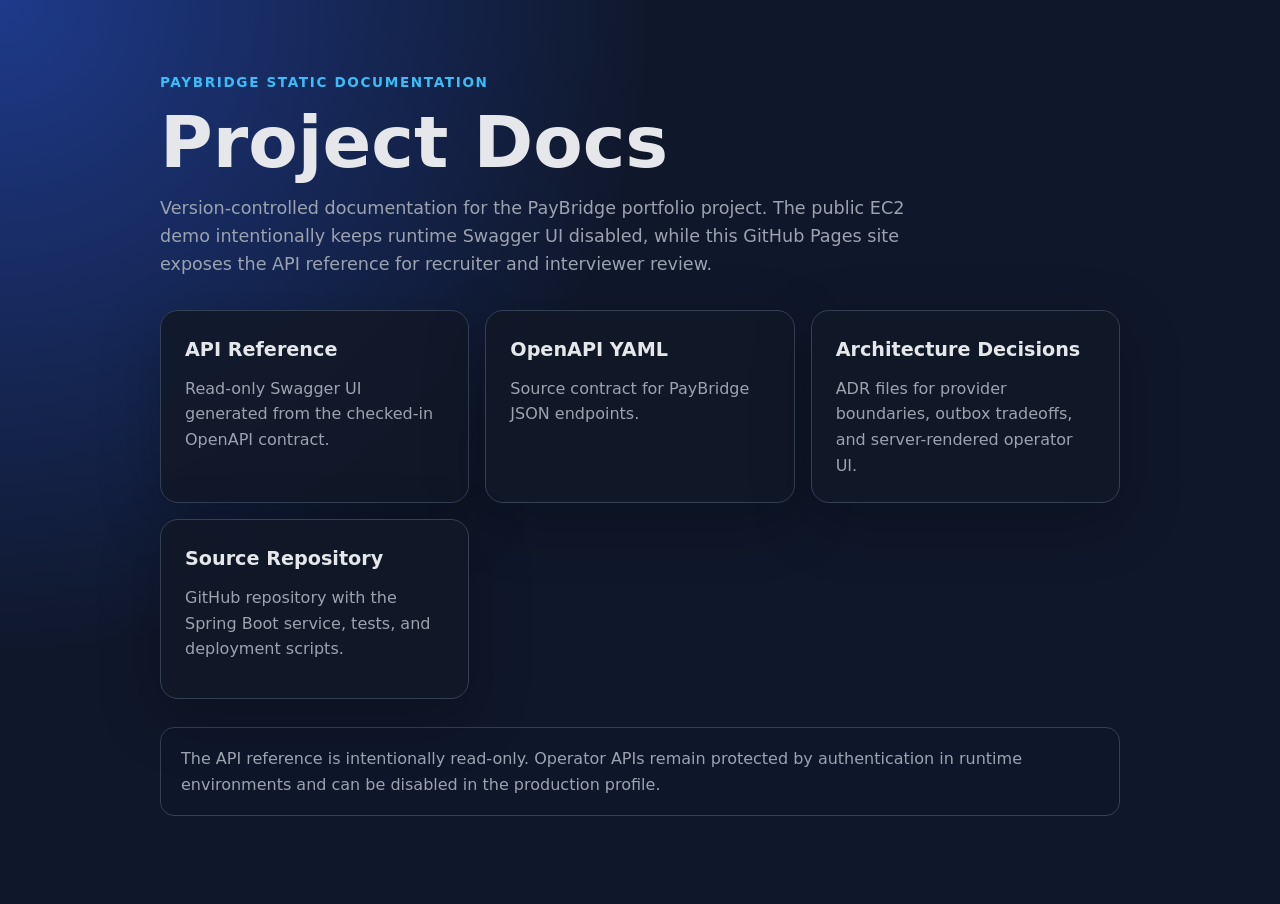
==== docs/index.html @ 136fd9c6 "docs(api): publish static OpenAPI reference through GitHub Pages" ====
<!doctype html>
<html lang="en">
<head>
  <meta charset="utf-8" />
  <meta name="viewport" content="width=device-width, initial-scale=1" />
  <title>PayBridge Project Docs</title>
  <style>
    :root {
      color-scheme: light dark;
      --bg: #0f172a;
      --panel: #111827;
      --text: #e5e7eb;
      --muted: #9ca3af;
      --link: #93c5fd;
      --border: #334155;
      --accent: #38bdf8;
    }

    * {
      box-sizing: border-box;
    }

    body {
      margin: 0;
      font-family: ui-sans-serif, system-ui, -apple-system, BlinkMacSystemFont, "Segoe UI", sans-serif;
      background: radial-gradient(circle at top left, #1e3a8a 0, var(--bg) 42%);
      color: var(--text);
      line-height: 1.6;
    }

    main {
      width: min(960px, calc(100% - 32px));
      margin: 0 auto;
      padding: 72px 0;
    }

    .eyebrow {
      color: var(--accent);
      font-size: 0.85rem;
      font-weight: 700;
      letter-spacing: 0.12em;
      text-transform: uppercase;
    }

    h1 {
      margin: 12px 0 16px;
      font-size: clamp(2.25rem, 6vw, 4.5rem);
      line-height: 1;
    }

    .lead {
      max-width: 760px;
      margin: 0 0 32px;
      color: var(--muted);
      font-size: 1.1rem;
    }

    .cards {
      display: grid;
      grid-template-columns: repeat(auto-fit, minmax(240px, 1fr));
      gap: 16px;
    }

    .card {
      display: block;
      min-height: 180px;
      padding: 24px;
      border: 1px solid var(--border);
      border-radius: 18px;
      background: color-mix(in srgb, var(--panel) 86%, transparent);
      color: inherit;
      text-decoration: none;
      box-shadow: 0 18px 60px rgba(0, 0, 0, 0.25);
    }

    .card:hover,
    .card:focus-visible {
      border-color: var(--accent);
      outline: none;
    }

    .card strong {
      display: block;
      margin-bottom: 10px;
      font-size: 1.2rem;
    }

    .card span {
      color: var(--muted);
    }

    .note {
      margin-top: 28px;
      padding: 18px 20px;
      border: 1px solid var(--border);
      border-radius: 14px;
      color: var(--muted);
      background: rgba(15, 23, 42, 0.72);
    }

    a {
      color: var(--link);
    }
  </style>
</head>
<body>
  <main>
    <div class="eyebrow">PayBridge static documentation</div>
    <h1>Project Docs</h1>
    <p class="lead">
      Version-controlled documentation for the PayBridge portfolio project. The public EC2 demo intentionally keeps runtime Swagger UI disabled, while this GitHub Pages site exposes the API reference for recruiter and interviewer review.
    </p>

    <section class="cards" aria-label="Documentation links">
      <a class="card" href="../../Users/admin/Desktop/Hiring%20Process/2_Projects/paybridge/260423_paybridge_static_api_docs_files/docs/api">
        <strong>API Reference</strong>
        <span>Read-only Swagger UI generated from the checked-in OpenAPI contract.</span>
      </a>
      <a class="card" href="./openapi/paybridge-public.yaml">
        <strong>OpenAPI YAML</strong>
        <span>Source contract for PayBridge JSON endpoints.</span>
      </a>
      <a class="card" href="https://github.com/jinwoo-park-dev/paybridge/tree/main/docs/adr">
        <strong>Architecture Decisions</strong>
        <span>ADR files for provider boundaries, outbox tradeoffs, and server-rendered operator UI.</span>
      </a>
      <a class="card" href="https://github.com/jinwoo-park-dev/paybridge">
        <strong>Source Repository</strong>
        <span>GitHub repository with the Spring Boot service, tests, and deployment scripts.</span>
      </a>
    </section>

    <p class="note">
      The API reference is intentionally read-only. Operator APIs remain protected by authentication in runtime environments and can be disabled in the production profile.
    </p>
  </main>
</body>
</html>
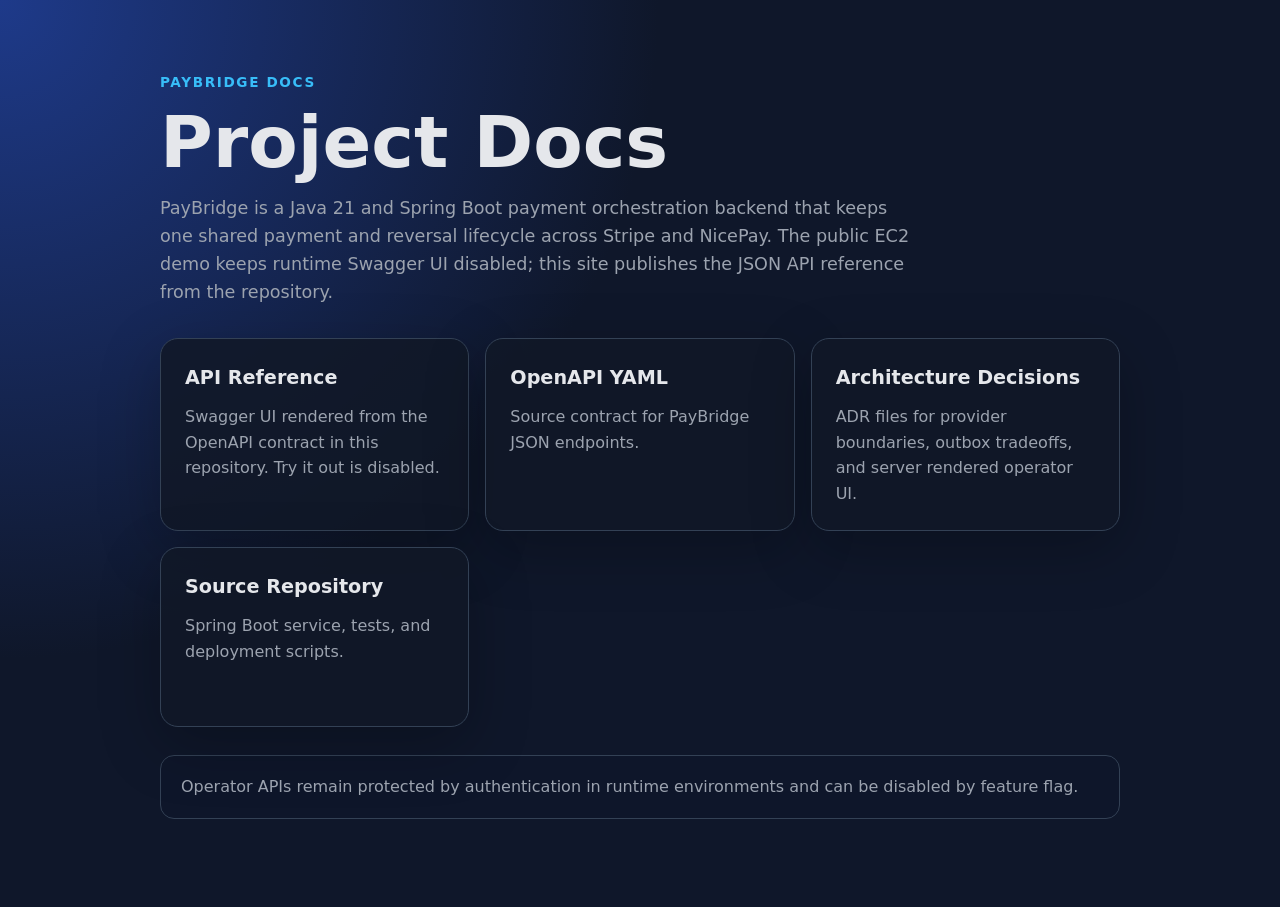
==== commit 724e3831: "docs(api): refine static OpenAPI reference pages" ====
--- a/docs/index.html
+++ b/docs/index.html
@@ -105,16 +105,16 @@
 </head>
 <body>
   <main>
-    <div class="eyebrow">PayBridge static documentation</div>
+    <div class="eyebrow">PayBridge docs</div>
     <h1>Project Docs</h1>
     <p class="lead">
-      Version-controlled documentation for the PayBridge portfolio project. The public EC2 demo intentionally keeps runtime Swagger UI disabled, while this GitHub Pages site exposes the API reference for recruiter and interviewer review.
+      PayBridge is a Java 21 and Spring Boot payment orchestration backend that keeps one shared payment and reversal lifecycle across Stripe and NicePay. The public EC2 demo keeps runtime Swagger UI disabled; this site publishes the JSON API reference from the repository.
     </p>
 
     <section class="cards" aria-label="Documentation links">
-      <a class="card" href="../../Users/admin/Desktop/Hiring%20Process/2_Projects/paybridge/260423_paybridge_static_api_docs_files/docs/api">
+      <a class="card" href="./api/">
         <strong>API Reference</strong>
-        <span>Read-only Swagger UI generated from the checked-in OpenAPI contract.</span>
+        <span>Swagger UI rendered from the OpenAPI contract in this repository. Try it out is disabled.</span>
       </a>
       <a class="card" href="./openapi/paybridge-public.yaml">
         <strong>OpenAPI YAML</strong>
@@ -122,16 +122,16 @@
       </a>
       <a class="card" href="https://github.com/jinwoo-park-dev/paybridge/tree/main/docs/adr">
         <strong>Architecture Decisions</strong>
-        <span>ADR files for provider boundaries, outbox tradeoffs, and server-rendered operator UI.</span>
+        <span>ADR files for provider boundaries, outbox tradeoffs, and server rendered operator UI.</span>
       </a>
       <a class="card" href="https://github.com/jinwoo-park-dev/paybridge">
         <strong>Source Repository</strong>
-        <span>GitHub repository with the Spring Boot service, tests, and deployment scripts.</span>
+        <span>Spring Boot service, tests, and deployment scripts.</span>
       </a>
     </section>
 
     <p class="note">
-      The API reference is intentionally read-only. Operator APIs remain protected by authentication in runtime environments and can be disabled in the production profile.
+      Operator APIs remain protected by authentication in runtime environments and can be disabled by feature flag.
     </p>
   </main>
 </body>
